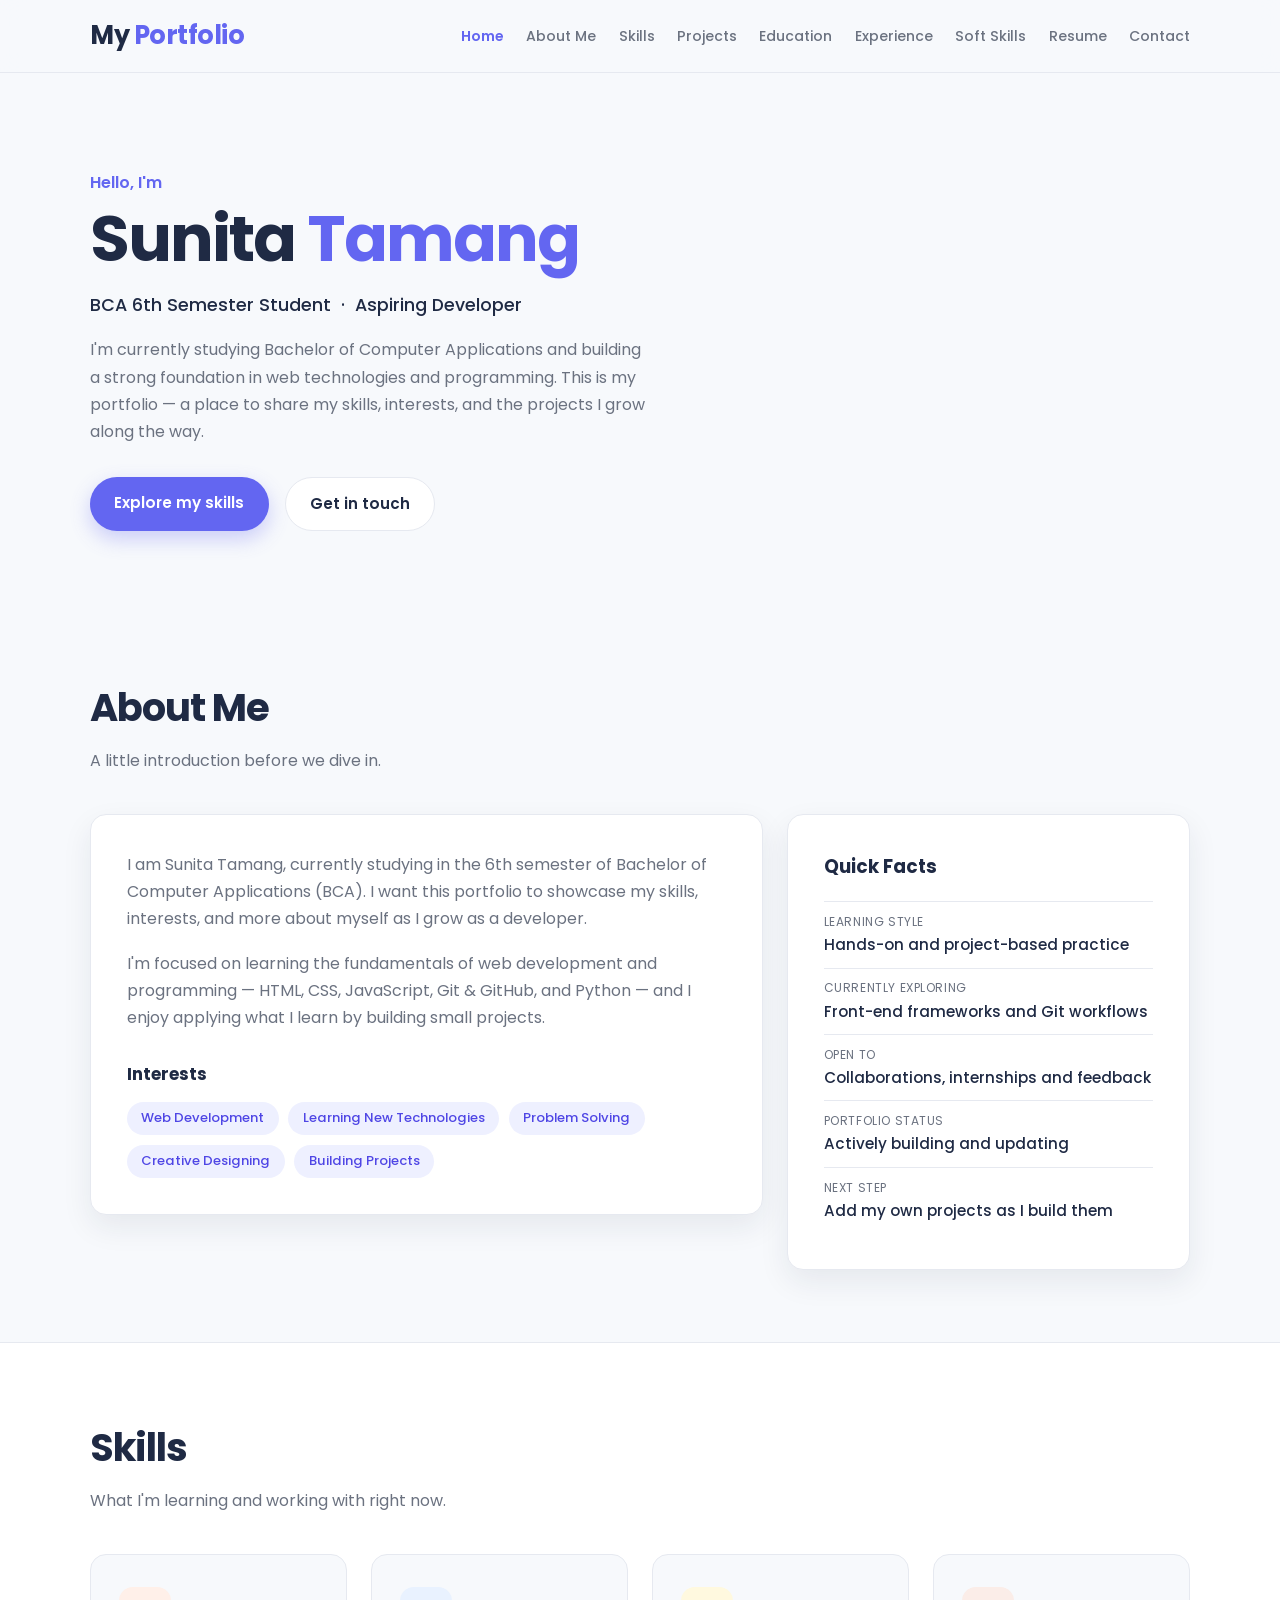
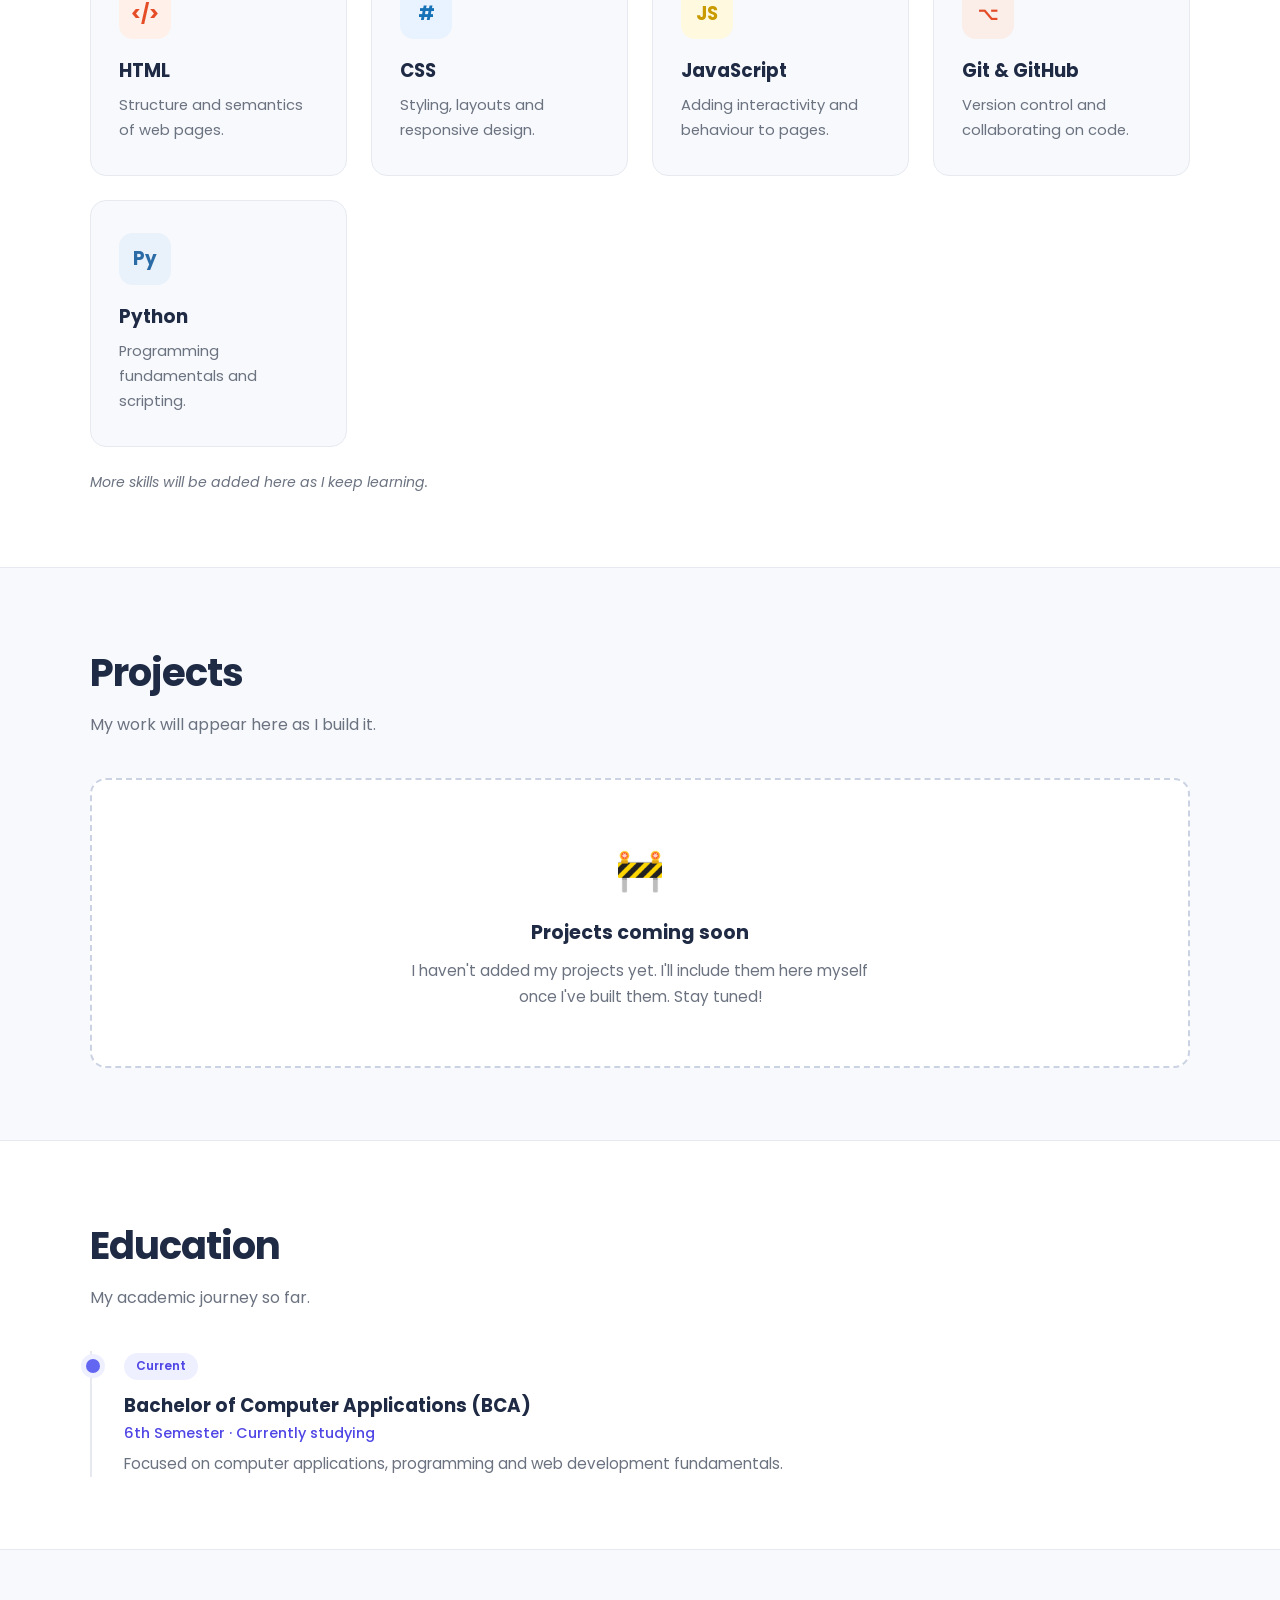
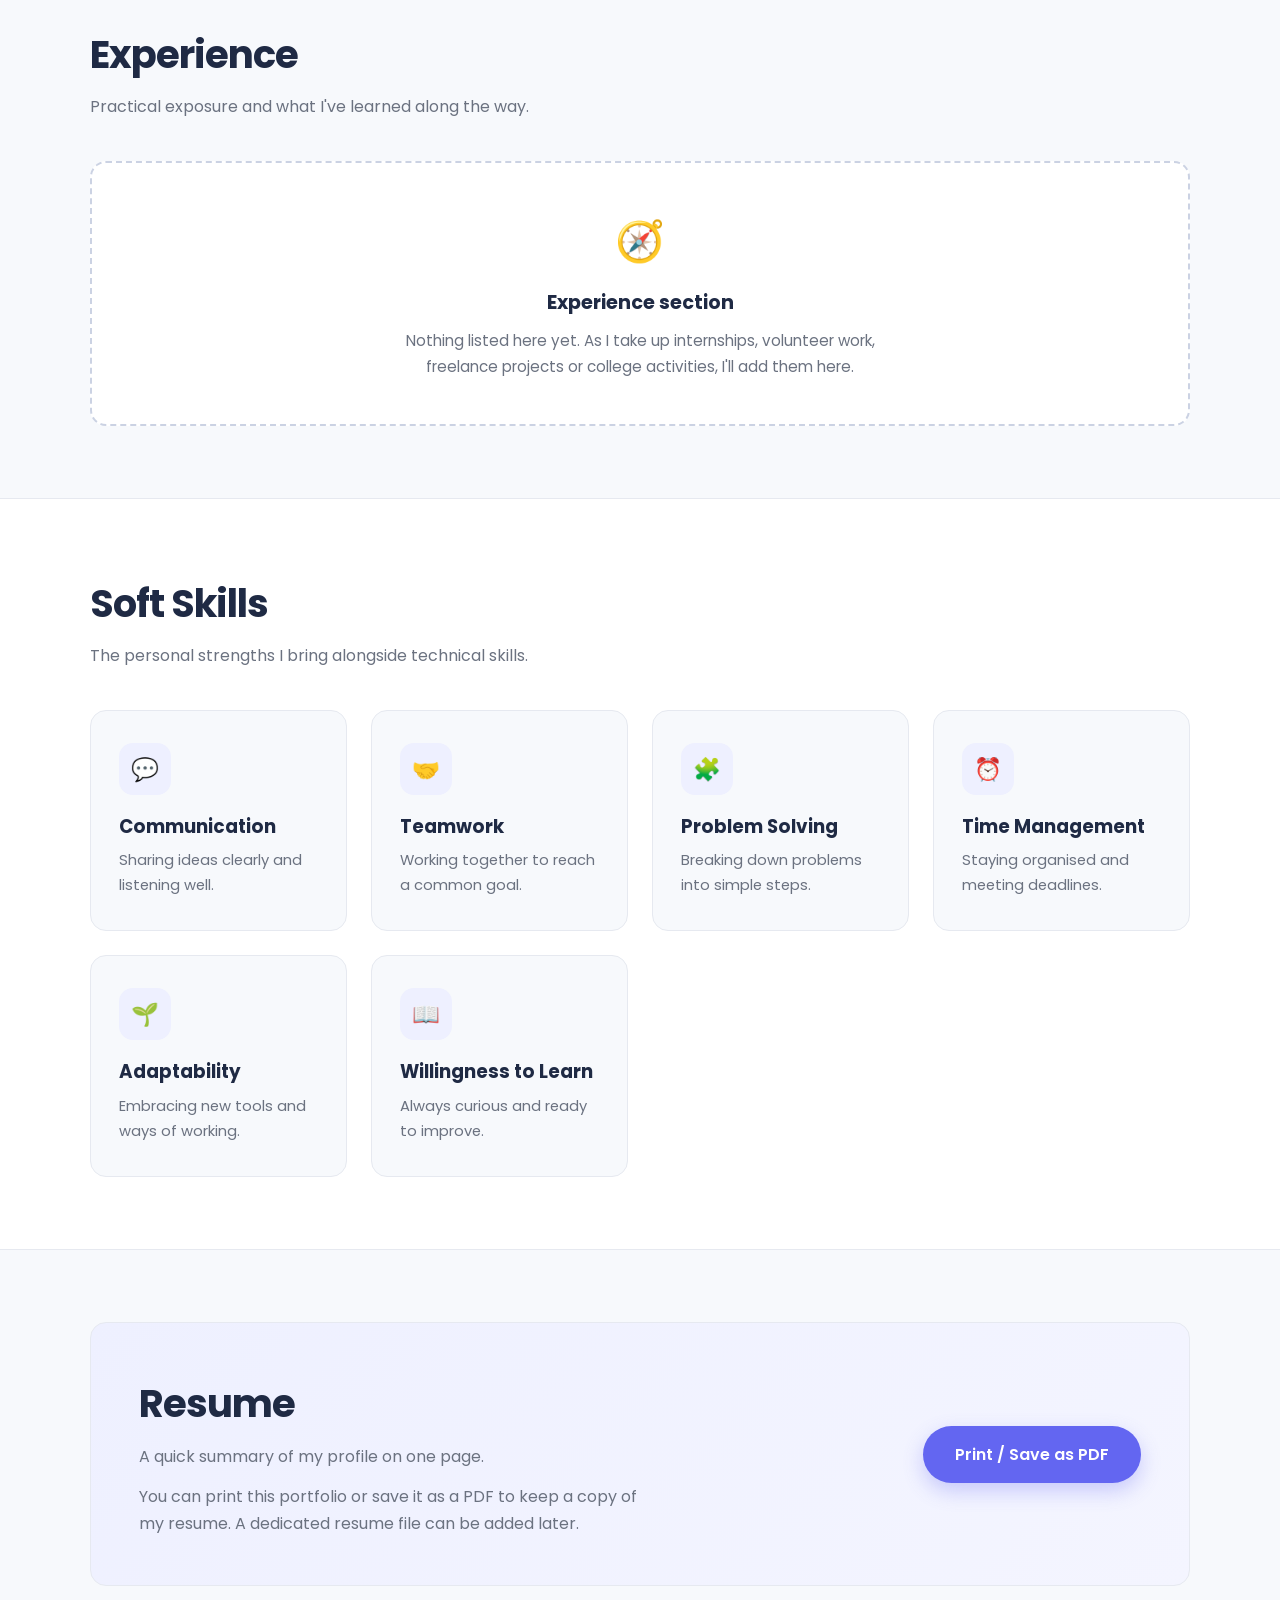
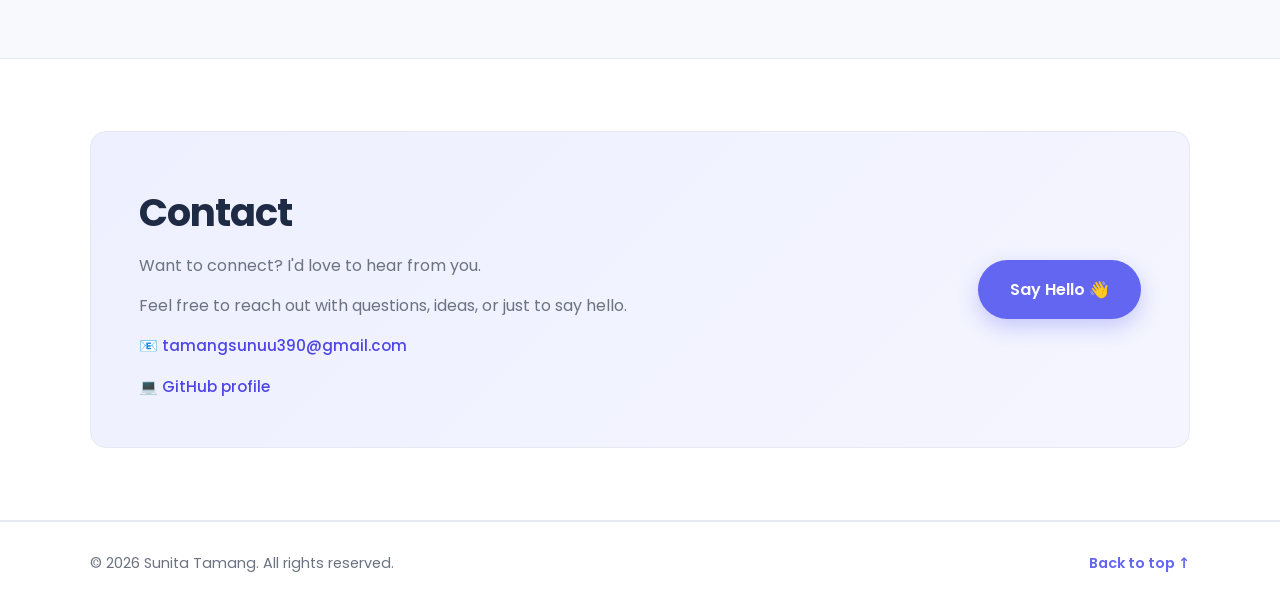
==== index.html @ 58fc7cf2 "My_Portfolio" ====
<!DOCTYPE html>
<html lang="en">
<head>
  <meta charset="UTF-8" />
  <meta name="viewport" content="width=device-width, initial-scale=1.0" />
  <meta name="description" content="Portfolio of Sunita Tamang, BCA 6th semester student — skills, projects, education and more." />
  <title>Sunita Tamang | My Portfolio</title>
  <link rel="preconnect" href="https://fonts.googleapis.com" />
  <link rel="preconnect" href="https://fonts.gstatic.com" crossorigin />
  <link href="https://fonts.googleapis.com/css2?family=Poppins:wght@400;500;600;700&display=swap" rel="stylesheet" />
  <link rel="stylesheet" href="styles.css" />
</head>
<body>
  <!-- Visible only when printing / saving as PDF -->
  <div class="print-header">
    <strong>Sunita Tamang</strong> — BCA, 6th Semester<br />
    tamangsunuu390@gmail.com
  </div>

  <!-- ============ HEADER / NAVIGATION ============ -->
  <header class="site-header">
    <nav class="nav container" aria-label="Main navigation">
      <a href="#home" class="logo">My <span>Portfolio</span></a>
      <button class="nav-toggle" aria-label="Toggle menu" aria-expanded="false">
        <span></span><span></span><span></span>
      </button>
      <ul class="nav-links" id="navLinks">
        <li><a href="#home">Home</a></li>
        <li><a href="#about">About Me</a></li>
        <li><a href="#skills">Skills</a></li>
        <li><a href="#projects">Projects</a></li>
        <li><a href="#education">Education</a></li>
        <li><a href="#experience">Experience</a></li>
        <li><a href="#soft-skills">Soft Skills</a></li>
        <li><a href="#resume">Resume</a></li>
        <li><a href="#contact">Contact</a></li>
      </ul>
    </nav>
  </header>

  <main>
    <!-- ============ HOME ============ -->
    <section class="hero container" id="home">
      <div class="hero-text">
        <p class="greeting">Hello, I'm</p>
        <h1>Sunita <span>Tamang</span></h1>
        <p class="tagline">BCA 6th Semester Student &nbsp;·&nbsp; Aspiring Developer</p>
        <p class="intro">
          I'm currently studying Bachelor of Computer Applications and building
          a strong foundation in web technologies and programming. This is my
          portfolio — a place to share my skills, interests, and the projects
          I grow along the way.
        </p>
        <div class="hero-actions">
          <a href="#skills" class="btn btn-primary">Explore my skills</a>
          <a href="#contact" class="btn btn-ghost">Get in touch</a>
        </div>
      </div>
    </section>

    <!-- ============ ABOUT ME ============ -->
    <section class="section" id="about">
      <div class="container">
        <h2 class="section-title">About Me</h2>
        <p class="section-subtitle">A little introduction before we dive in.</p>
        <div class="about-grid">
          <div class="about-card">
            <p>
              I am Sunita Tamang, currently studying in the 6th semester of
              Bachelor of Computer Applications (BCA). I want this portfolio to
              showcase my skills, interests, and more about myself as I grow as
              a developer.
            </p>
            <p>
              I'm focused on learning the fundamentals of web development and
              programming — HTML, CSS, JavaScript, Git &amp; GitHub, and Python —
              and I enjoy applying what I learn by building small projects.
            </p>
            <h3 class="mini-title">Interests</h3>
            <div class="chips">
              <span class="chip">Web Development</span>
              <span class="chip">Learning New Technologies</span>
              <span class="chip">Problem Solving</span>
              <span class="chip">Creative Designing</span>
              <span class="chip">Building Projects</span>
            </div>
          </div>
          <div class="info-card">
            <h3>Quick Facts</h3>
            <dl>
              <div><dt>Learning Style</dt><dd>Hands-on and project-based practice</dd></div>
              <div><dt>Currently Exploring</dt><dd>Front-end frameworks and Git workflows</dd></div>
              <div><dt>Open To</dt><dd>Collaborations, internships and feedback</dd></div>
              <div><dt>Portfolio Status</dt><dd>Actively building and updating</dd></div>
              <div><dt>Next Step</dt><dd>Add my own projects as I build them</dd></div>
            </dl>
          </div>
        </div>
      </div>
    </section>

    <!-- ============ SKILLS ============ -->
    <section class="section section-alt" id="skills">
      <div class="container">
        <h2 class="section-title">Skills</h2>
        <p class="section-subtitle">What I'm learning and working with right now.</p>
        <div class="card-grid skills-grid">
          <article class="card">
            <span class="card-icon icon-html">&lt;/&gt;</span>
            <h3>HTML</h3>
            <p>Structure and semantics of web pages.</p>
          </article>
          <article class="card">
            <span class="card-icon icon-css">#</span>
            <h3>CSS</h3>
            <p>Styling, layouts and responsive design.</p>
          </article>
          <article class="card">
            <span class="card-icon icon-js">JS</span>
            <h3>JavaScript</h3>
            <p>Adding interactivity and behaviour to pages.</p>
          </article>
          <article class="card">
            <span class="card-icon icon-git">⌥</span>
            <h3>Git &amp; GitHub</h3>
            <p>Version control and collaborating on code.</p>
          </article>
          <article class="card">
            <span class="card-icon icon-py">Py</span>
            <h3>Python</h3>
            <p>Programming fundamentals and scripting.</p>
          </article>
        </div>
        <p class="note">More skills will be added here as I keep learning.</p>
      </div>
    </section>

    <!-- ============ PROJECTS (INTENTIONALLY EMPTY) ============ -->
    <section class="section" id="projects">
      <div class="container">
        <h2 class="section-title">Projects</h2>
        <p class="section-subtitle">My work will appear here as I build it.</p>

        <div class="empty-state">
          <span class="empty-icon">🚧</span>
          <h3>Projects coming soon</h3>
          <p>
            I haven't added my projects yet. I'll include them here myself once
            I've built them. Stay tuned!
          </p>
        </div>

        <!--
          ================= HOW TO ADD A PROJECT =================
          Copy the block below inside the .projects-grid div, then remove
          the .empty-state block above when you have your first project.

          <div class="projects-grid">
            <article class="card project-card">
              <span class="card-icon">💻</span>
              <h3>Your Project Name</h3>
              <p>A short description of what the project does.</p>
              <p class="tech">HTML · CSS · JavaScript</p>
              <a href="https://github.com/your-username/your-repo" class="project-link" target="_blank" rel="noopener">View on GitHub →</a>
            </article>
          </div>
          ========================================================
        -->
        <div class="projects-grid"></div>
      </div>
    </section>

    <!-- ============ EDUCATION ============ -->
    <section class="section section-alt" id="education">
      <div class="container">
        <h2 class="section-title">Education</h2>
        <p class="section-subtitle">My academic journey so far.</p>
        <div class="timeline">
          <article class="timeline-item">
            <span class="timeline-dot"></span>
            <span class="timeline-badge">Current</span>
            <h3>Bachelor of Computer Applications (BCA)</h3>
            <p class="timeline-meta">6th Semester · Currently studying</p>
            <p>Focused on computer applications, programming and web development fundamentals.</p>
          </article>
          <!--
            To add another qualification, copy this block inside .timeline:
            <article class="timeline-item">
              <span class="timeline-dot"></span>
              <span class="timeline-badge">Year</span>
              <h3>Qualification Name</h3>
              <p class="timeline-meta">School / College · Year</p>
              <p>Short details about it.</p>
            </article>
          -->
        </div>
      </div>
    </section>

    <!-- ============ EXPERIENCE ============ -->
    <section class="section" id="experience">
      <div class="container">
        <h2 class="section-title">Experience</h2>
        <p class="section-subtitle">Practical exposure and what I've learned along the way.</p>
        <div class="empty-state empty-state-small">
          <span class="empty-icon">🧭</span>
          <h3>Experience section</h3>
          <p>
            Nothing listed here yet. As I take up internships, volunteer work,
            freelance projects or college activities, I'll add them here.
          </p>
        </div>
        <!--
          To add experience, replace the .empty-state block above with:
          <div class="timeline">
            <article class="timeline-item">
              <span class="timeline-dot"></span>
              <span class="timeline-badge">Year</span>
              <h3>Role / Title</h3>
              <p class="timeline-meta">Organisation · Duration</p>
              <p>What you did and what you learned.</p>
            </article>
          </div>
        -->
      </div>
    </section>

    <!-- ============ SOFT SKILLS ============ -->
    <section class="section section-alt" id="soft-skills">
      <div class="container">
        <h2 class="section-title">Soft Skills</h2>
        <p class="section-subtitle">The personal strengths I bring alongside technical skills.</p>
        <div class="card-grid soft-grid">
          <article class="card soft-card"><span class="card-icon">💬</span><h3>Communication</h3><p>Sharing ideas clearly and listening well.</p></article>
          <article class="card soft-card"><span class="card-icon">🤝</span><h3>Teamwork</h3><p>Working together to reach a common goal.</p></article>
          <article class="card soft-card"><span class="card-icon">🧩</span><h3>Problem Solving</h3><p>Breaking down problems into simple steps.</p></article>
          <article class="card soft-card"><span class="card-icon">⏰</span><h3>Time Management</h3><p>Staying organised and meeting deadlines.</p></article>
          <article class="card soft-card"><span class="card-icon">🌱</span><h3>Adaptability</h3><p>Embracing new tools and ways of working.</p></article>
          <article class="card soft-card"><span class="card-icon">📖</span><h3>Willingness to Learn</h3><p>Always curious and ready to improve.</p></article>
        </div>
       
      </div>
    </section>

    <!-- ============ RESUME ============ -->
    <section class="section" id="resume">
      <div class="container resume-wrap">
        <div>
          <h2 class="section-title">Resume</h2>
          <p class="section-subtitle">A quick summary of my profile on one page.</p>
          <p class="contact-text">
            You can print this portfolio or save it as a PDF to keep a copy of
            my resume. A dedicated resume file can be added later.
          </p>
        </div>
        <button class="btn btn-primary btn-lg" id="printResume">Print / Save as PDF</button>
        <!--
          When you have a real PDF, replace the button above with:
          <a class="btn btn-primary btn-lg" href="resume.pdf" target="_blank" rel="noopener">Download Resume</a>
        -->
      </div>
    </section>

    <!-- ============ CONTACT ============ -->
    <section class="section section-alt" id="contact">
      <div class="container contact-wrap">
        <div>
          <h2 class="section-title">Contact</h2>
          <p class="section-subtitle">Want to connect? I'd love to hear from you.</p>
          <p class="contact-text">
            Feel free to reach out with questions, ideas, or just to say hello.
          </p>
          <p class="contact-detail">📧 <a href="mailto:tamangsunuu390@gmail.com">tamangsunuu390@gmail.com</a></p>
          <p class="contact-detail">💻 <a href="https://github.com/sunutamang390-maker" target="_blank" rel="noopener">GitHub profile</a></p>
        </div>
        <a class="btn btn-primary btn-lg" href="mailto:tamangsunuu390@gmail.com">Say Hello 👋</a>
      </div>
    </section>
  </main>

  <!-- ============ FOOTER ============ -->
  <footer class="site-footer">
    <div class="container footer-inner">
      <p>&copy; <span id="year"></span> Sunita Tamang. All rights reserved.</p>
      <a href="#home" class="back-to-top">Back to top ↑</a>
    </div>
  </footer>

  <script src="script.js"></script>
</body>
</html>
---- styles.css ----
/* ===================================================
   Sunita Tamang — Portfolio Styles
   Modern, clean, light theme
   =================================================== */

/* ---------- Design tokens ---------- */
:root {
  --bg: #f7f9fc;
  --surface: #ffffff;
  --text: #1f2a44;
  --muted: #6b7280;
  --accent: #6366f1;
  --accent-dark: #4f46e5;
  --accent-soft: #eef0ff;
  --border: #e6e9f0;
  --shadow: 0 12px 30px rgba(31, 42, 68, 0.08);
  --radius: 16px;
}

* {
  margin: 0;
  padding: 0;
  box-sizing: border-box;
}

html {
  scroll-behavior: smooth;
}

body {
  font-family: "Poppins", system-ui, -apple-system, sans-serif;
  background: var(--bg);
  color: var(--text);
  line-height: 1.7;
  -webkit-font-smoothing: antialiased;
}

a {
  text-decoration: none;
  color: inherit;
}

.container {
  width: min(1100px, 90%);
  margin-inline: auto;
}

section[id] {
  scroll-margin-top: 80px;
}

.print-header {
  display: none;
}

/* ---------- Header / Navigation ---------- */
.site-header {
  position: sticky;
  top: 0;
  z-index: 50;
  background: rgba(247, 249, 252, 0.9);
  backdrop-filter: blur(12px);
  border-bottom: 1px solid var(--border);
}

.nav {
  display: flex;
  align-items: center;
  justify-content: space-between;
  gap: 1rem;
  min-height: 72px;
}

.logo {
  font-size: 1.6rem;
  font-weight: 700;
  letter-spacing: -0.5px;
  flex-shrink: 0;
}

.logo span {
  color: var(--accent);
}

.nav-links {
  display: flex;
  align-items: center;
  gap: 1.4rem;
  list-style: none;
}

.nav-links a {
  font-size: 0.88rem;
  font-weight: 500;
  color: var(--muted);
  transition: color 0.2s ease;
  white-space: nowrap;
}

.nav-links a:hover,
.nav-links a.active {
  color: var(--accent);
}

.nav-links a.active {
  font-weight: 600;
}

.nav-toggle {
  display: none;
  flex-direction: column;
  gap: 5px;
  background: none;
  border: none;
  cursor: pointer;
  padding: 8px;
}

.nav-toggle span {
  width: 24px;
  height: 2px;
  background: var(--text);
  border-radius: 2px;
}

/* ---------- Buttons ---------- */
.btn {
  display: inline-block;
  padding: 0.85em 1.6em;
  border-radius: 999px;
  font-size: 0.95rem;
  font-weight: 600;
  font-family: inherit;
  border: none;
  cursor: pointer;
  transition: transform 0.2s ease, background 0.2s ease, border-color 0.2s ease;
}

.btn:hover {
  transform: translateY(-2px);
}

.btn-primary {
  background: var(--accent);
  color: #fff;
  box-shadow: 0 8px 20px rgba(99, 102, 241, 0.3);
}

.btn-primary:hover {
  background: var(--accent-dark);
}

.btn-ghost {
  background: var(--surface);
  color: var(--text);
  border: 1px solid var(--border);
}

.btn-ghost:hover {
  border-color: var(--accent);
  color: var(--accent);
}

.btn-lg {
  font-size: 1rem;
  padding: 1em 2em;
  white-space: nowrap;
}

/* ---------- Hero / Home ---------- */
.hero {
  padding-block: 6rem 4.5rem;
}

.greeting {
  font-weight: 600;
  color: var(--accent);
  margin-bottom: 0.5rem;
}

.hero h1 {
  font-size: clamp(2.5rem, 6vw, 4rem);
  line-height: 1.1;
  letter-spacing: -2px;
  font-weight: 700;
}

.hero h1 span {
  color: var(--accent);
}

.tagline {
  margin-top: 1rem;
  font-size: 1.1rem;
  font-weight: 500;
}

.intro {
  margin-top: 1rem;
  max-width: 560px;
  color: var(--muted);
}

.hero-actions {
  display: flex;
  flex-wrap: wrap;
  gap: 1rem;
  margin-top: 2rem;
}

/* ---------- Generic sections ---------- */
.section {
  padding-block: 4.5rem;
}

.section-alt {
  background: var(--surface);
  border-block: 1px solid var(--border);
}

.section-title {
  font-size: clamp(1.8rem, 4vw, 2.4rem);
  font-weight: 700;
  letter-spacing: -1px;
}

.section-subtitle {
  color: var(--muted);
  margin-top: 0.4rem;
  margin-bottom: 2.5rem;
}

.note {
  margin-top: 1.5rem;
  font-size: 0.88rem;
  color: var(--muted);
  font-style: italic;
}

/* ---------- About ---------- */
.about-grid {
  display: grid;
  grid-template-columns: 1.25fr 0.75fr;
  gap: 1.5rem;
  align-items: start;
}

.about-card,
.info-card {
  background: var(--surface);
  border: 1px solid var(--border);
  border-radius: var(--radius);
  padding: 2.25rem;
  box-shadow: var(--shadow);
}

.about-card p + p {
  margin-top: 1.1rem;
}

.about-card p {
  color: var(--muted);
}

.mini-title {
  margin-top: 1.8rem;
  font-size: 1.05rem;
  margin-bottom: 0.8rem;
}

.chips {
  display: flex;
  flex-wrap: wrap;
  gap: 0.6rem;
}

.chip {
  background: var(--accent-soft);
  color: var(--accent-dark);
  padding: 0.35rem 0.9rem;
  border-radius: 999px;
  font-size: 0.82rem;
  font-weight: 500;
}

.info-card h3 {
  font-size: 1.15rem;
  margin-bottom: 1.2rem;
}

.info-card dl div {
  display: flex;
  flex-direction: column;
  padding-block: 0.6rem;
  border-top: 1px solid var(--border);
}

.info-card dt {
  font-size: 0.75rem;
  text-transform: uppercase;
  letter-spacing: 0.6px;
  color: var(--muted);
}

.info-card dd {
  font-size: 0.95rem;
  font-weight: 500;
}

/* ---------- Cards / Skills / Soft skills ---------- */
.card-grid {
  display: grid;
  grid-template-columns: repeat(auto-fit, minmax(220px, 1fr));
  gap: 1.5rem;
}

.card {
  background: var(--bg);
  border: 1px solid var(--border);
  border-radius: var(--radius);
  padding: 2rem 1.75rem;
  transition: transform 0.25s ease, box-shadow 0.25s ease;
}

.card:hover {
  transform: translateY(-6px);
  box-shadow: var(--shadow);
}

.card-icon {
  display: inline-grid;
  place-items: center;
  width: 52px;
  height: 52px;
  font-size: 1.15rem;
  font-weight: 700;
  background: var(--accent-soft);
  color: var(--accent-dark);
  border-radius: 14px;
  margin-bottom: 1rem;
}

.icon-html { background: #fff0e9; color: #e44d26; }
.icon-css  { background: #e9f2ff; color: #1572b6; }
.icon-js   { background: #fff9df; color: #c99b00; }
.icon-git  { background: #fbede8; color: #e34c26; }
.icon-py   { background: #e9f1fb; color: #2b6ba6; }

.card h3 {
  font-size: 1.15rem;
  margin-bottom: 0.4rem;
}

.card p {
  font-size: 0.92rem;
  color: var(--muted);
}

.soft-grid {
  grid-template-columns: repeat(auto-fit, minmax(230px, 1fr));
}

.soft-card .card-icon {
  font-size: 1.4rem;
}

/* ---------- Empty states (Projects / Experience) ---------- */
.empty-state {
  border: 2px dashed #cbd2e3;
  border-radius: var(--radius);
  background: var(--surface);
  padding: 3.5rem 2rem;
  text-align: center;
}

.empty-state-small {
  padding: 2.75rem 2rem;
}

.empty-icon {
  display: block;
  font-size: 2.5rem;
  margin-bottom: 0.8rem;
}

.empty-state h3 {
  font-size: 1.2rem;
  margin-bottom: 0.5rem;
}

.empty-state p {
  color: var(--muted);
  max-width: 480px;
  margin-inline: auto;
  font-size: 0.95rem;
}

.projects-grid {
  display: grid;
  grid-template-columns: repeat(auto-fit, minmax(260px, 1fr));
  gap: 1.5rem;
}

.project-card .tech {
  font-size: 0.8rem;
  color: var(--accent-dark);
  margin-top: 0.8rem;
}

.project-link {
  display: inline-block;
  margin-top: 0.8rem;
  font-size: 0.9rem;
  font-weight: 600;
  color: var(--accent);
}

.project-link:hover {
  text-decoration: underline;
}

/* ---------- Timeline (Education / Experience) ---------- */
.timeline {
  border-left: 2px solid var(--border);
  padding-left: 2rem;
  max-width: 760px;
}

.timeline-item {
  position: relative;
  padding-bottom: 2rem;
}

.timeline-item:last-child {
  padding-bottom: 0;
}

.timeline-dot {
  position: absolute;
  left: -2.4rem;
  top: 0.45rem;
  width: 14px;
  height: 14px;
  border-radius: 50%;
  background: var(--accent);
  box-shadow: 0 0 0 5px var(--accent-soft);
}

.timeline-badge {
  display: inline-block;
  background: var(--accent-soft);
  color: var(--accent-dark);
  font-size: 0.75rem;
  font-weight: 600;
  padding: 0.2rem 0.75rem;
  border-radius: 999px;
  margin-bottom: 0.6rem;
}

.timeline-item h3 {
  font-size: 1.15rem;
}

.timeline-meta {
  font-size: 0.9rem;
  font-weight: 500;
  color: var(--accent-dark);
  margin-bottom: 0.35rem;
}

.timeline-item p:last-child {
  color: var(--muted);
  font-size: 0.95rem;
}

/* ---------- Resume / Contact ---------- */
.resume-wrap,
.contact-wrap {
  display: flex;
  align-items: center;
  justify-content: space-between;
  gap: 2rem;
  flex-wrap: wrap;
  background: linear-gradient(135deg, var(--accent-soft), #f4f5ff);
  border: 1px solid var(--border);
  border-radius: var(--radius);
  padding: 3rem;
}

.resume-wrap .section-subtitle,
.contact-wrap .section-subtitle {
  margin-bottom: 0.8rem;
}

.contact-text {
  color: var(--muted);
  max-width: 520px;
}

.contact-detail {
  margin-top: 0.9rem;
  font-size: 0.95rem;
}

.contact-detail a {
  color: var(--accent-dark);
  font-weight: 500;
}

.contact-detail a:hover {
  text-decoration: underline;
}

/* ---------- Footer ---------- */
.site-footer {
  border-top: 1px solid var(--border);
  padding-block: 1.8rem;
  background: var(--surface);
}

.footer-inner {
  display: flex;
  justify-content: space-between;
  align-items: center;
  flex-wrap: wrap;
  gap: 1rem;
  font-size: 0.9rem;
  color: var(--muted);
}

.back-to-top {
  color: var(--accent);
  font-weight: 600;
}

/* ---------- Responsive ---------- */
@media (max-width: 980px) {
  .nav-toggle {
    display: flex;
  }

  .nav-links {
    position: absolute;
    top: 72px;
    left: 0;
    right: 0;
    flex-direction: column;
    align-items: stretch;
    gap: 0;
    background: var(--surface);
    border-bottom: 1px solid var(--border);
    box-shadow: var(--shadow);
    max-height: 0;
    overflow: hidden;
    transition: max-height 0.3s ease;
  }

  .nav-links.open {
    max-height: 520px;
  }

  .nav-links li {
    padding: 0.75rem 5%;
    border-top: 1px solid var(--border);
  }

  .about-grid {
    grid-template-columns: 1fr;
  }
}

@media (max-width: 820px) {
  .hero {
    text-align: center;
    padding-block: 4rem 3rem;
  }

  .intro {
    margin-inline: auto;
  }

  .hero-actions {
    justify-content: center;
  }
}

@media (max-width: 640px) {
  .section {
    padding-block: 3.5rem;
  }

  .about-card,
  .info-card,
  .resume-wrap,
  .contact-wrap {
    padding: 1.75rem;
  }

  .timeline {
    padding-left: 1.5rem;
  }

  .timeline-dot {
    left: -1.9rem;
  }

  .empty-state {
    padding: 2.5rem 1.25rem;
  }
}

/* ---------- Print / Save as PDF ---------- */
@media print {
  body {
    background: #fff;
    color: #000;
    font-size: 11pt;
  }

  .print-header {
    display: block;
    padding-bottom: 1rem;
    margin-bottom: 1.5rem;
    border-bottom: 2px solid #333;
    font-size: 12pt;
  }

  .site-header,
  .nav-toggle,
  .hero-actions,
  .btn,
  .empty-state,
  .note,
  .site-footer,
  .back-to-top {
    display: none !important;
  }

  .container {
    width: 100%;
  }

  .hero {
    padding: 0 0 1rem;
  }

  .section,
  .section-alt {
    padding: 1rem 0;
    background: #fff;
    border: none;
    break-inside: avoid;
  }

  .section-subtitle {
    margin-bottom: 0.75rem;
  }

  .card,
  .about-card,
  .info-card,
  .resume-wrap,
  .contact-wrap {
    box-shadow: none;
    background: #fff;
    break-inside: avoid;
  }

  .card-grid,
  .about-grid,
  .soft-grid {
    gap: 0.75rem;
  }

  a {
    text-decoration: none;
  }
}
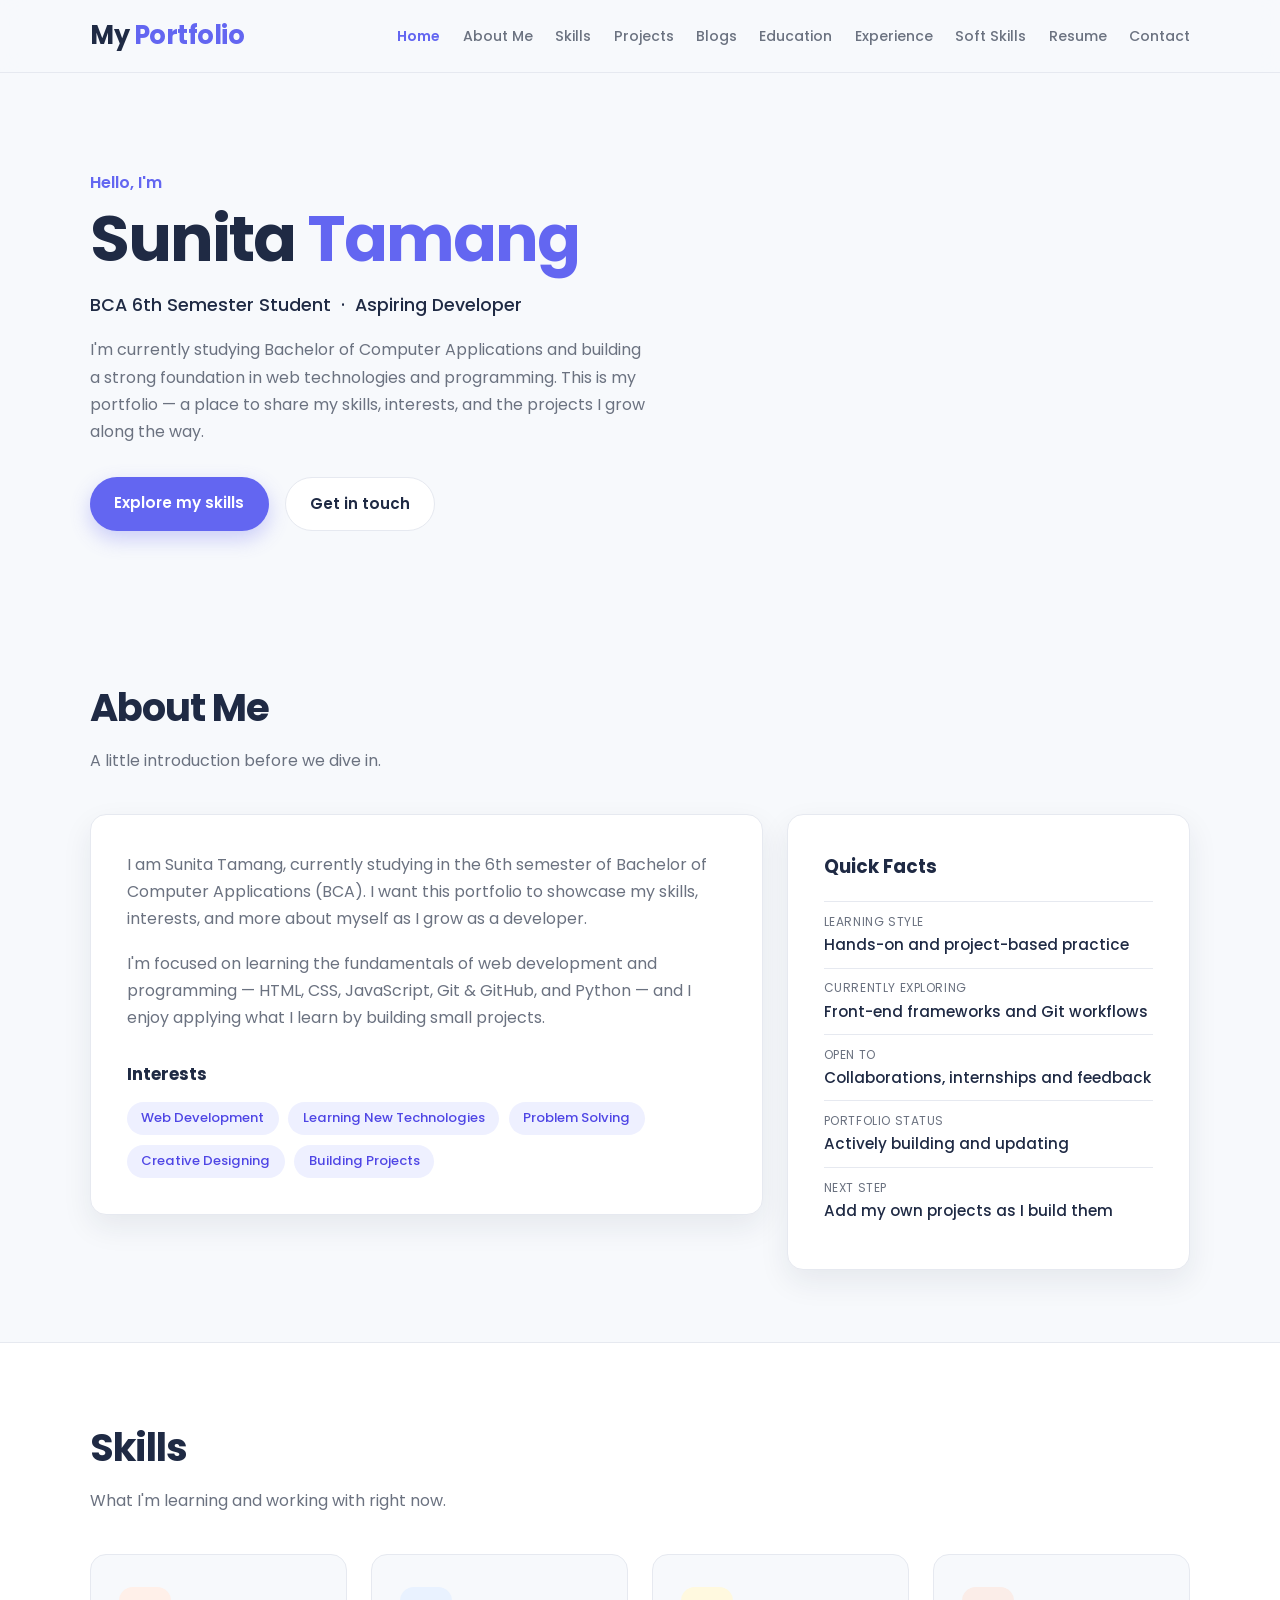
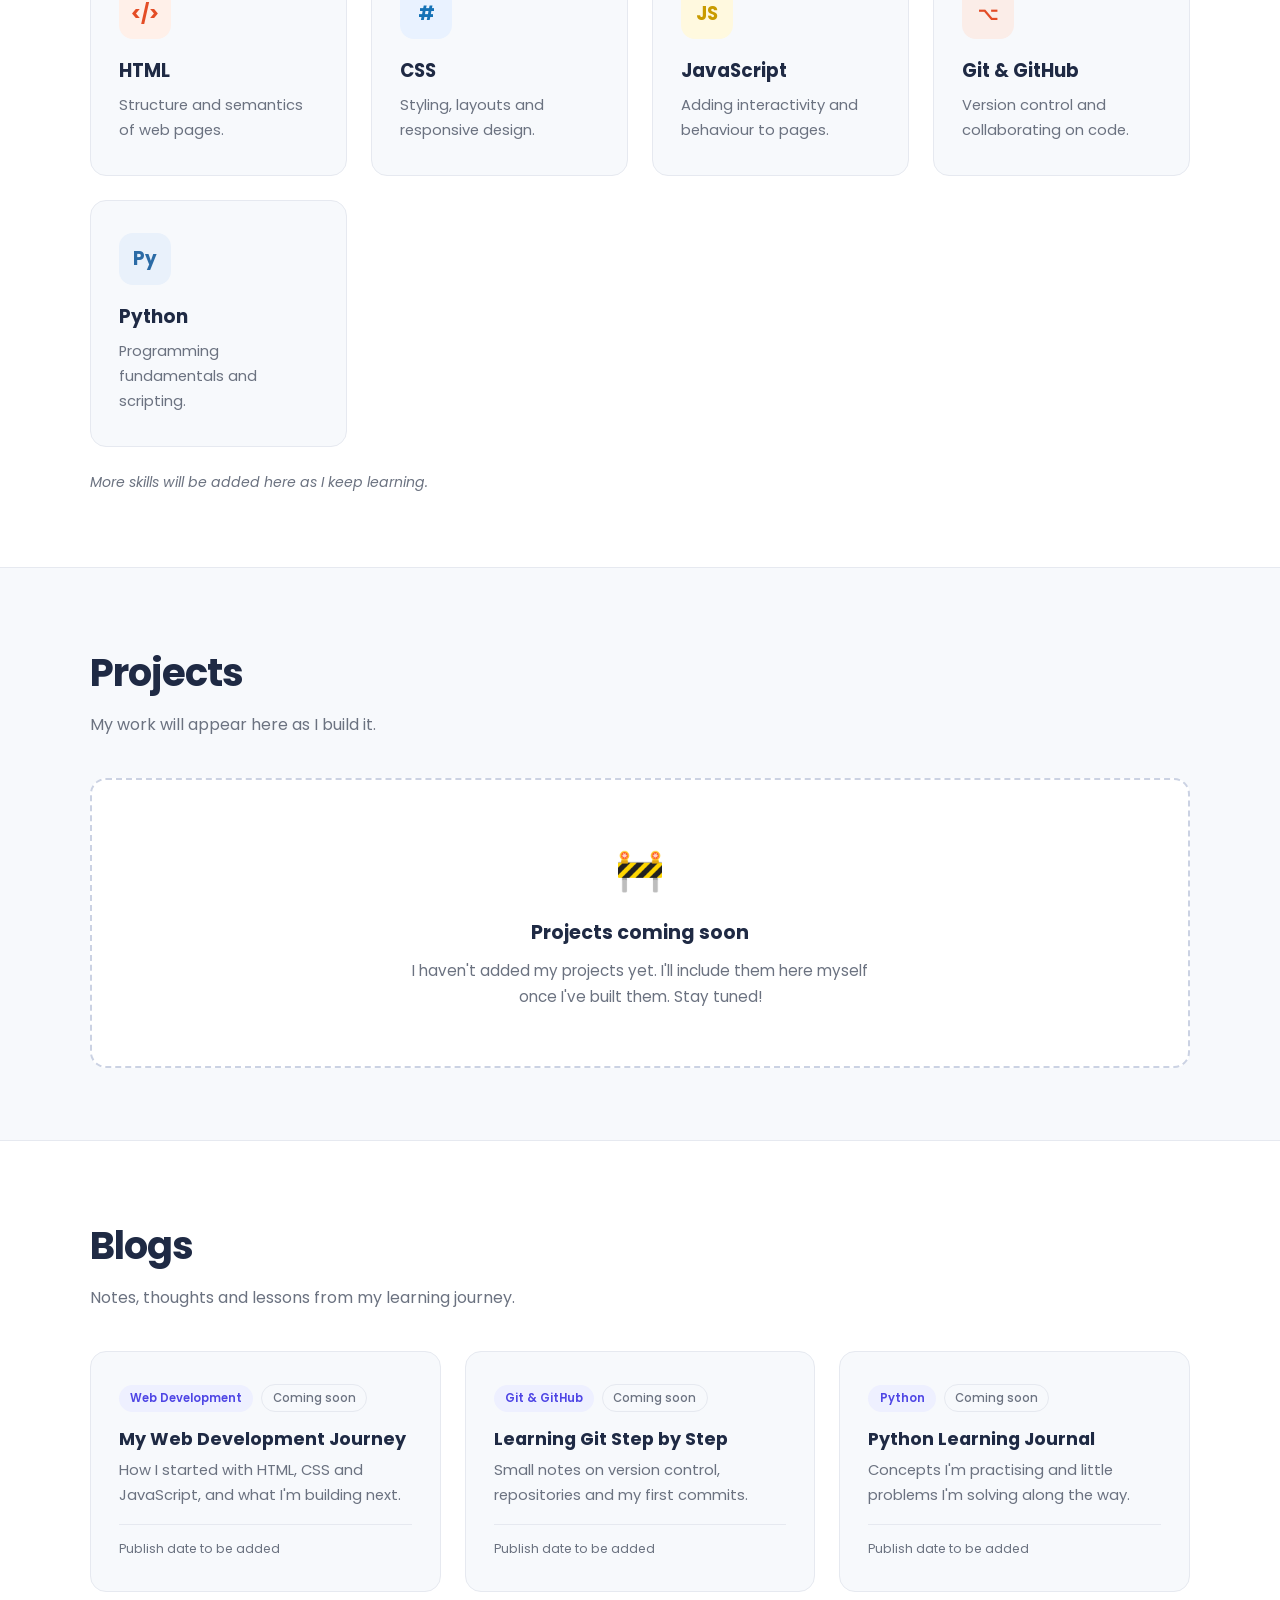
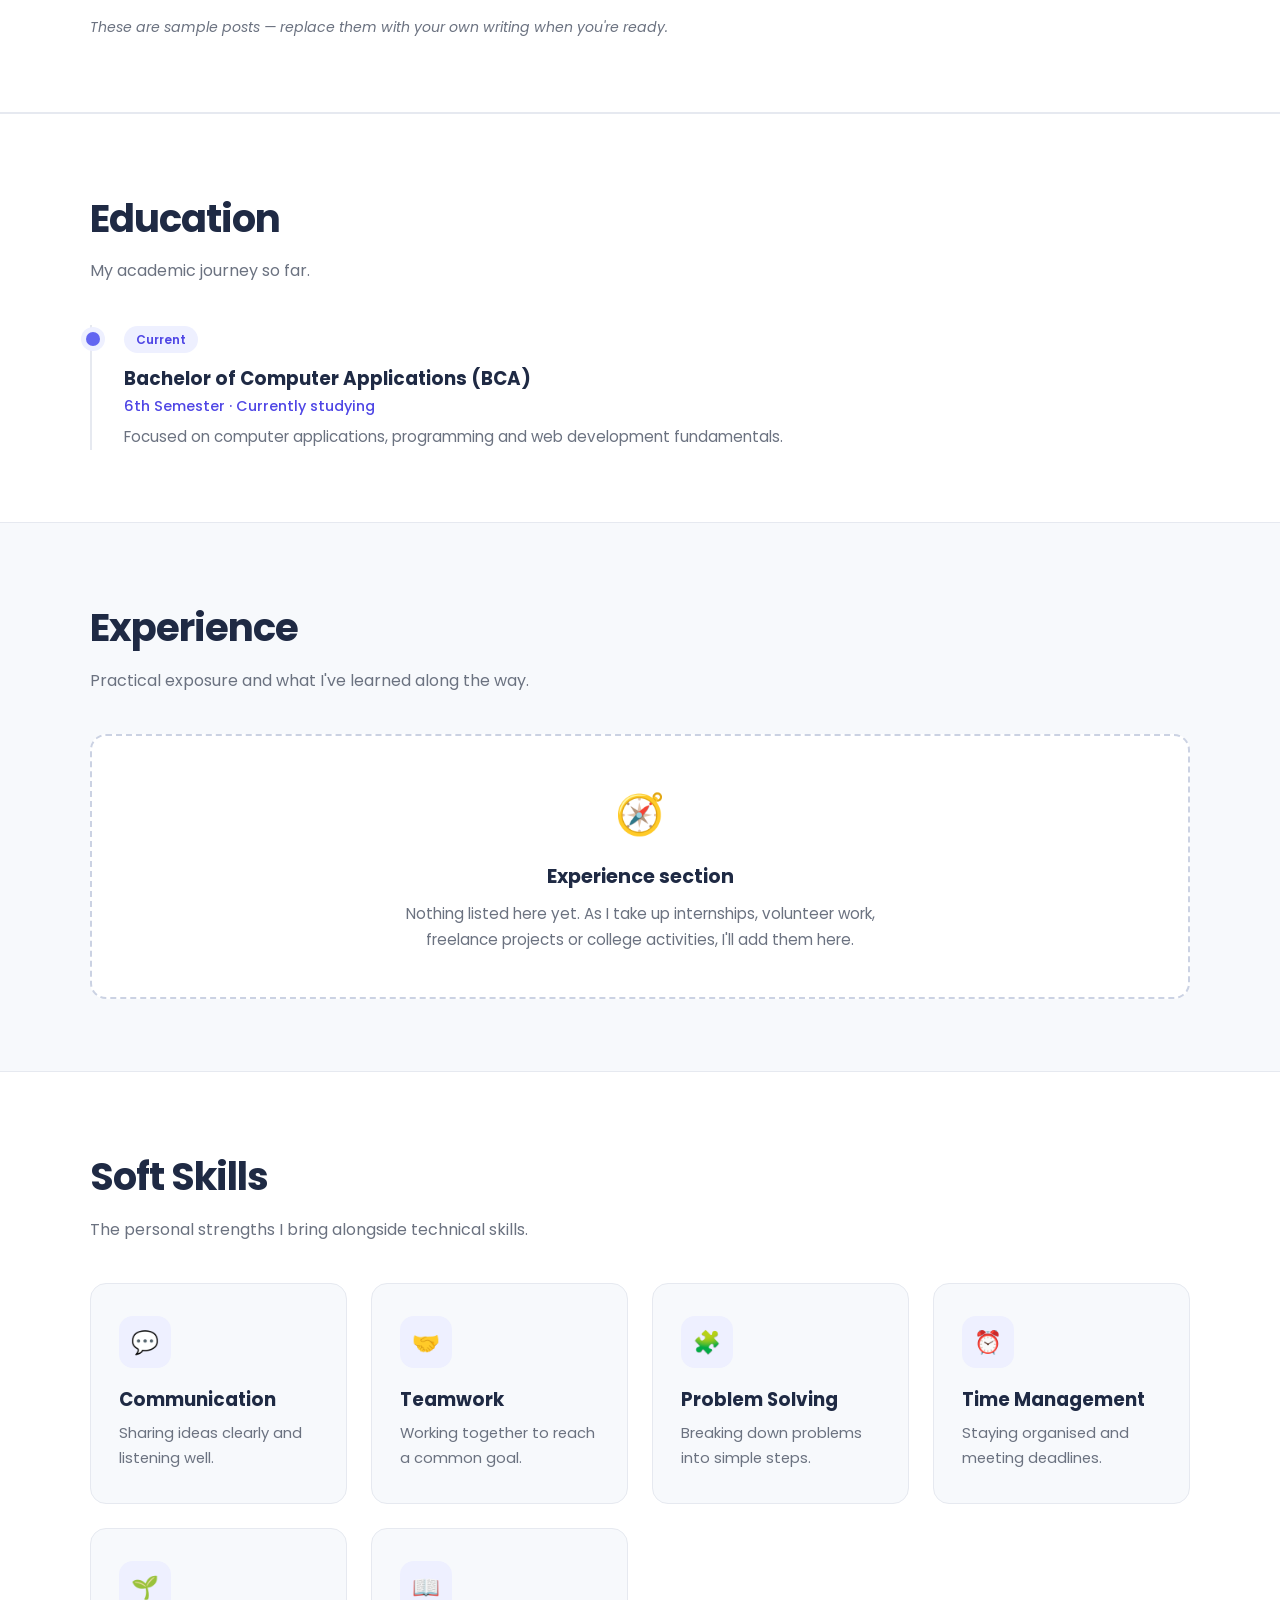
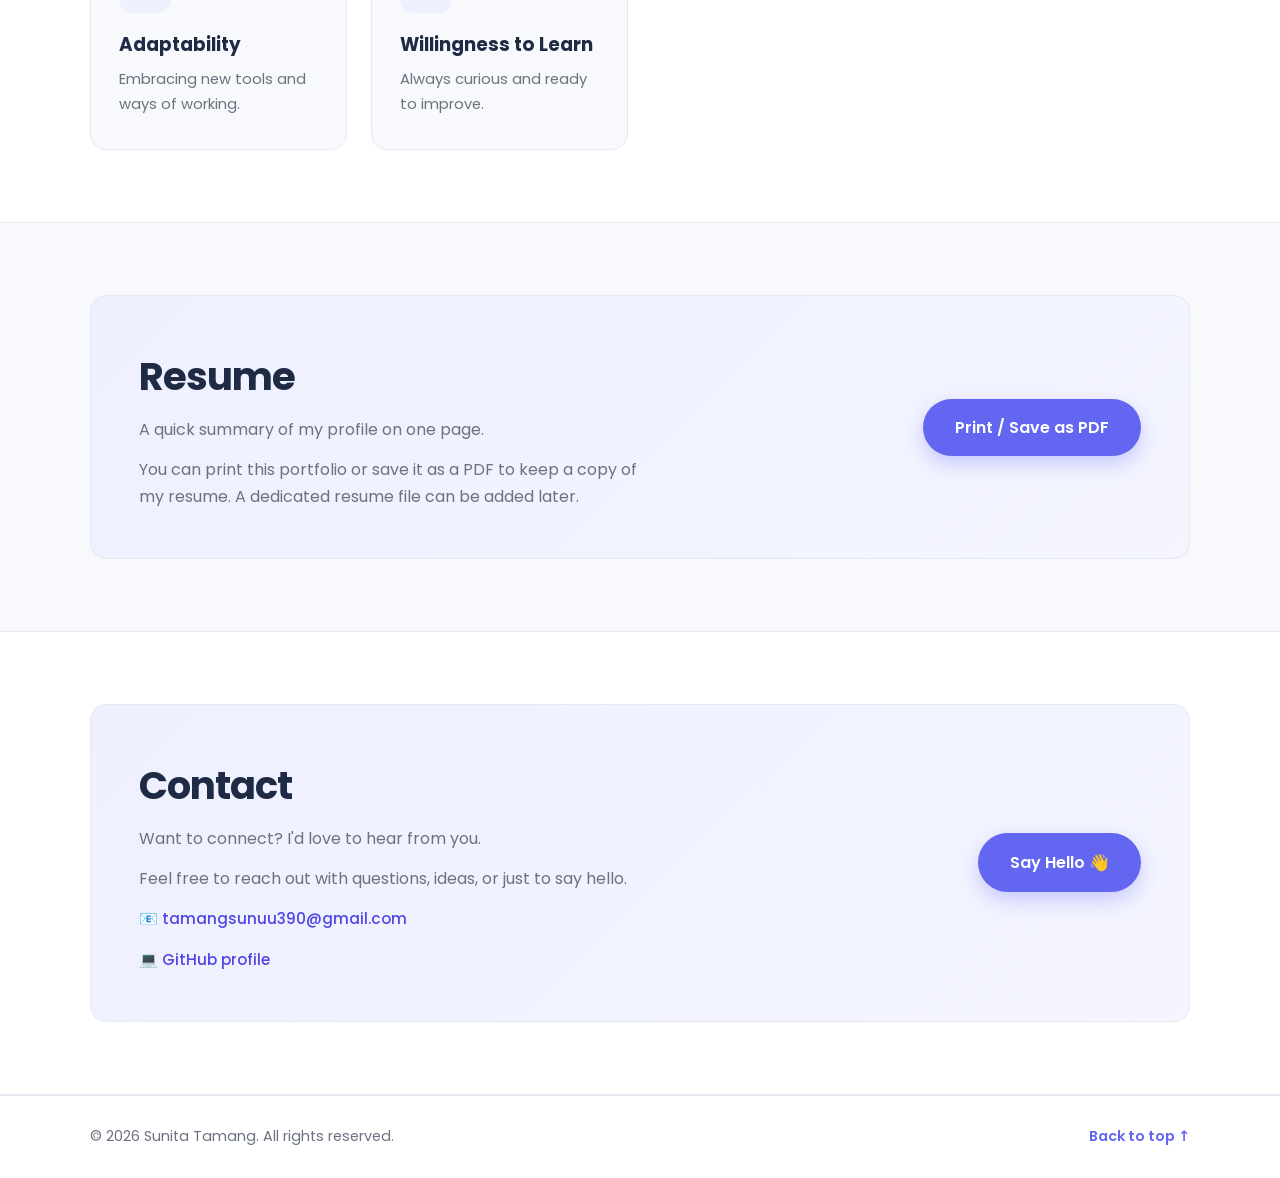
==== commit a625d7ba: "My_Portfolio" ====
--- a/index.html
+++ b/index.html
@@ -29,6 +29,7 @@
         <li><a href="#about">About Me</a></li>
         <li><a href="#skills">Skills</a></li>
         <li><a href="#projects">Projects</a></li>
+        <li><a href="#blogs">Blogs</a></li>
         <li><a href="#education">Education</a></li>
         <li><a href="#experience">Experience</a></li>
         <li><a href="#soft-skills">Soft Skills</a></li>
@@ -170,6 +171,64 @@
       </div>
     </section>
 
+    <!-- ============ BLOGS ============ -->
+    <section class="section section-alt" id="blogs">
+      <div class="container">
+        <h2 class="section-title">Blogs</h2>
+        <p class="section-subtitle">Notes, thoughts and lessons from my learning journey.</p>
+
+        <div class="blog-grid">
+          <article class="card blog-card">
+            <div class="blog-meta">
+              <span class="blog-tag">Web Development</span>
+              <span class="blog-status">Coming soon</span>
+            </div>
+            <h3>My Web Development Journey</h3>
+            <p>How I started with HTML, CSS and JavaScript, and what I'm building next.</p>
+            <span class="blog-date">Publish date to be added</span>
+          </article>
+          <article class="card blog-card">
+            <div class="blog-meta">
+              <span class="blog-tag">Git &amp; GitHub</span>
+              <span class="blog-status">Coming soon</span>
+            </div>
+            <h3>Learning Git Step by Step</h3>
+            <p>Small notes on version control, repositories and my first commits.</p>
+            <span class="blog-date">Publish date to be added</span>
+          </article>
+          <article class="card blog-card">
+            <div class="blog-meta">
+              <span class="blog-tag">Python</span>
+              <span class="blog-status">Coming soon</span>
+            </div>
+            <h3>Python Learning Journal</h3>
+            <p>Concepts I'm practising and little problems I'm solving along the way.</p>
+            <span class="blog-date">Publish date to be added</span>
+          </article>
+        </div>
+
+        <!--
+          ================= HOW TO ADD A BLOG POST =================
+          Replace a sample card above with this block, or copy it to add more:
+
+          <article class="card blog-card">
+            <div class="blog-meta">
+              <span class="blog-tag">Category</span>
+              <span class="blog-status">Published</span>
+            </div>
+            <h3><a href="blogs/your-post.html">Your Post Title</a></h3>
+            <p>A short summary of what the post is about.</p>
+            <span class="blog-date">26 Nov 2026</span>
+          </article>
+
+          Tip: create a "blogs" folder next to index.html and put your post
+          pages (your-post.html) inside it.
+          ===========================================================
+        -->
+        <p class="note">These are sample posts — replace them with your own writing when you're ready.</p>
+      </div>
+    </section>
+
     <!-- ============ EDUCATION ============ -->
     <section class="section section-alt" id="education">
       <div class="container">
--- a/styles.css
+++ b/styles.css
@@ -417,6 +417,66 @@
 
 .project-link:hover {
   text-decoration: underline;
+}
+
+/* ---------- Blogs ---------- */
+.blog-grid {
+  display: grid;
+  grid-template-columns: repeat(auto-fit, minmax(260px, 1fr));
+  gap: 1.5rem;
+}
+
+.blog-card {
+  display: flex;
+  flex-direction: column;
+}
+
+.blog-meta {
+  display: flex;
+  align-items: center;
+  flex-wrap: wrap;
+  gap: 0.5rem;
+  margin-bottom: 0.9rem;
+}
+
+.blog-tag {
+  background: var(--accent-soft);
+  color: var(--accent-dark);
+  font-size: 0.72rem;
+  font-weight: 600;
+  padding: 0.25rem 0.7rem;
+  border-radius: 999px;
+}
+
+.blog-status {
+  font-size: 0.72rem;
+  font-weight: 500;
+  color: var(--muted);
+  border: 1px solid var(--border);
+  padding: 0.2rem 0.65rem;
+  border-radius: 999px;
+}
+
+.blog-card h3 {
+  font-size: 1.1rem;
+  line-height: 1.4;
+}
+
+.blog-card h3 a:hover {
+  color: var(--accent);
+}
+
+.blog-card p {
+  flex: 1;
+}
+
+.blog-date {
+  display: block;
+  margin-top: 1rem;
+  padding-top: 0.8rem;
+  border-top: 1px solid var(--border);
+  font-size: 0.78rem;
+  color: var(--muted);
 }
 
 /* ---------- Timeline (Education / Experience) ---------- */
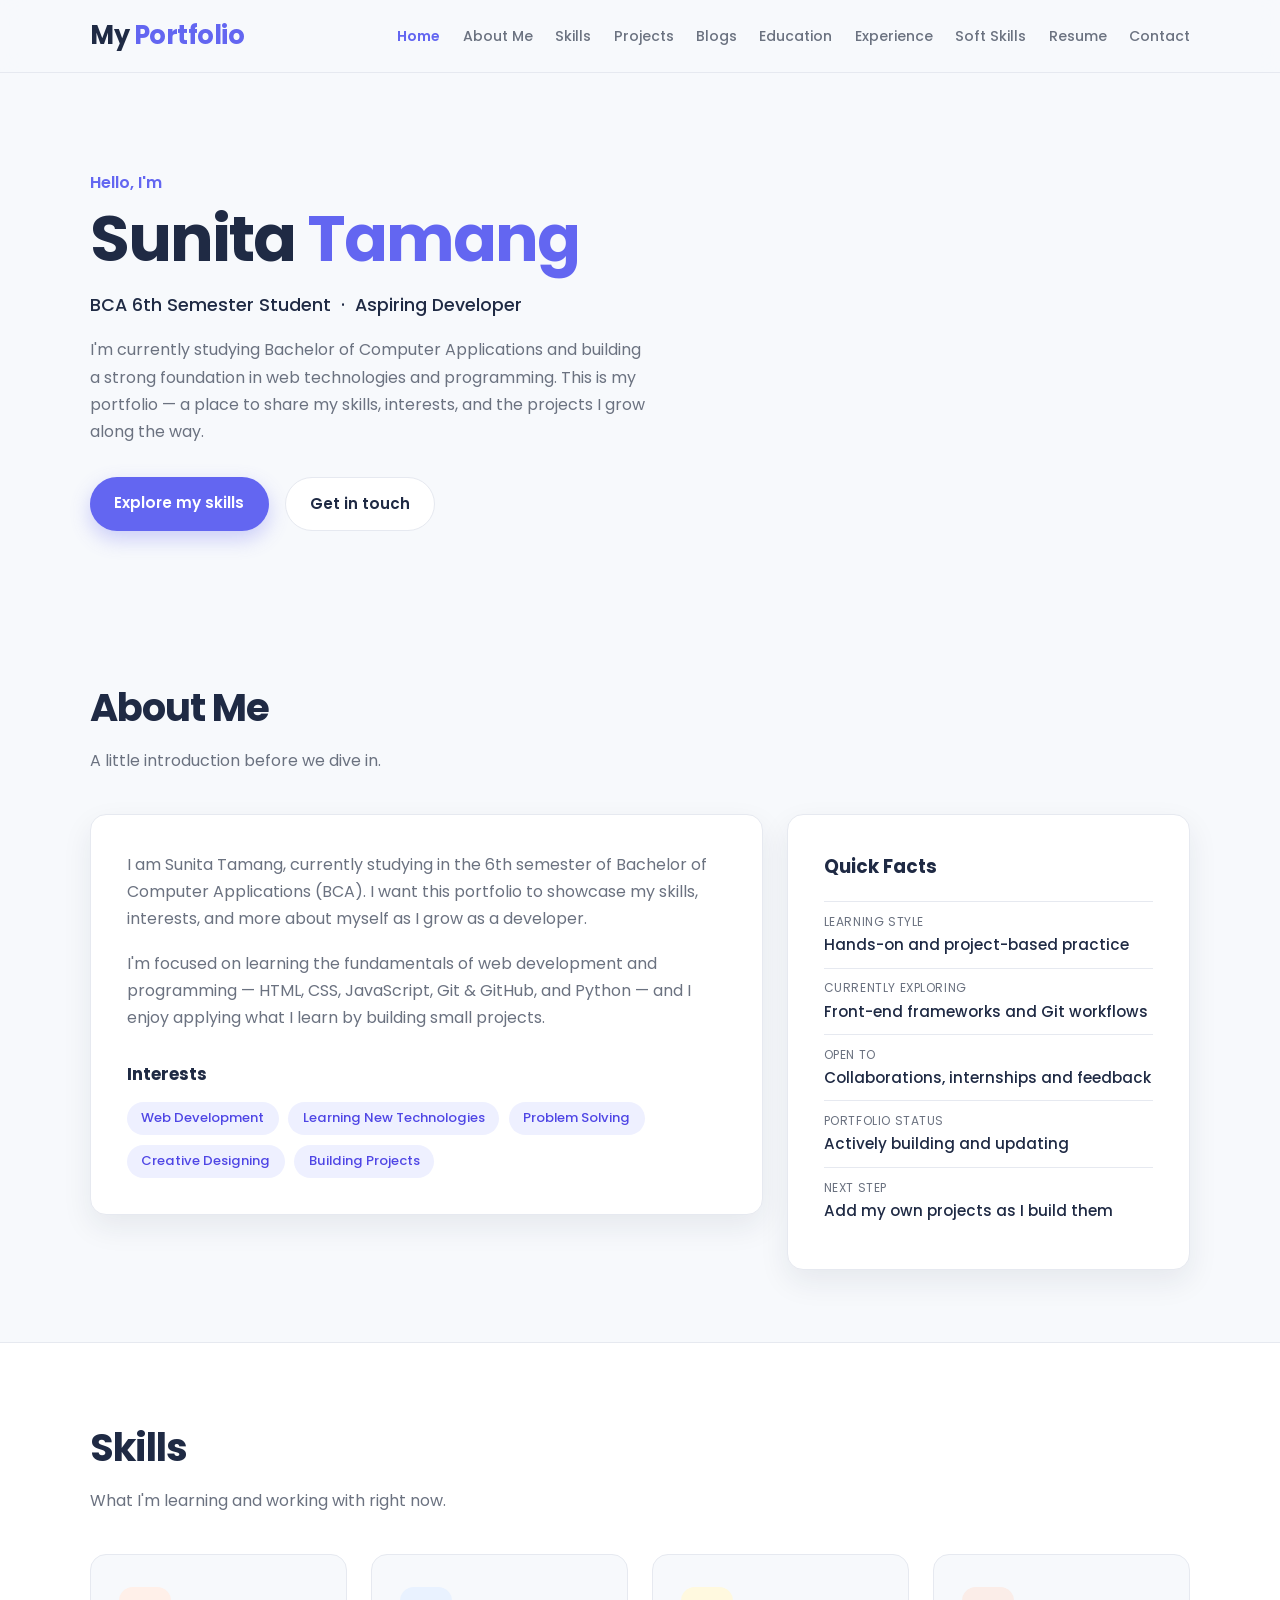
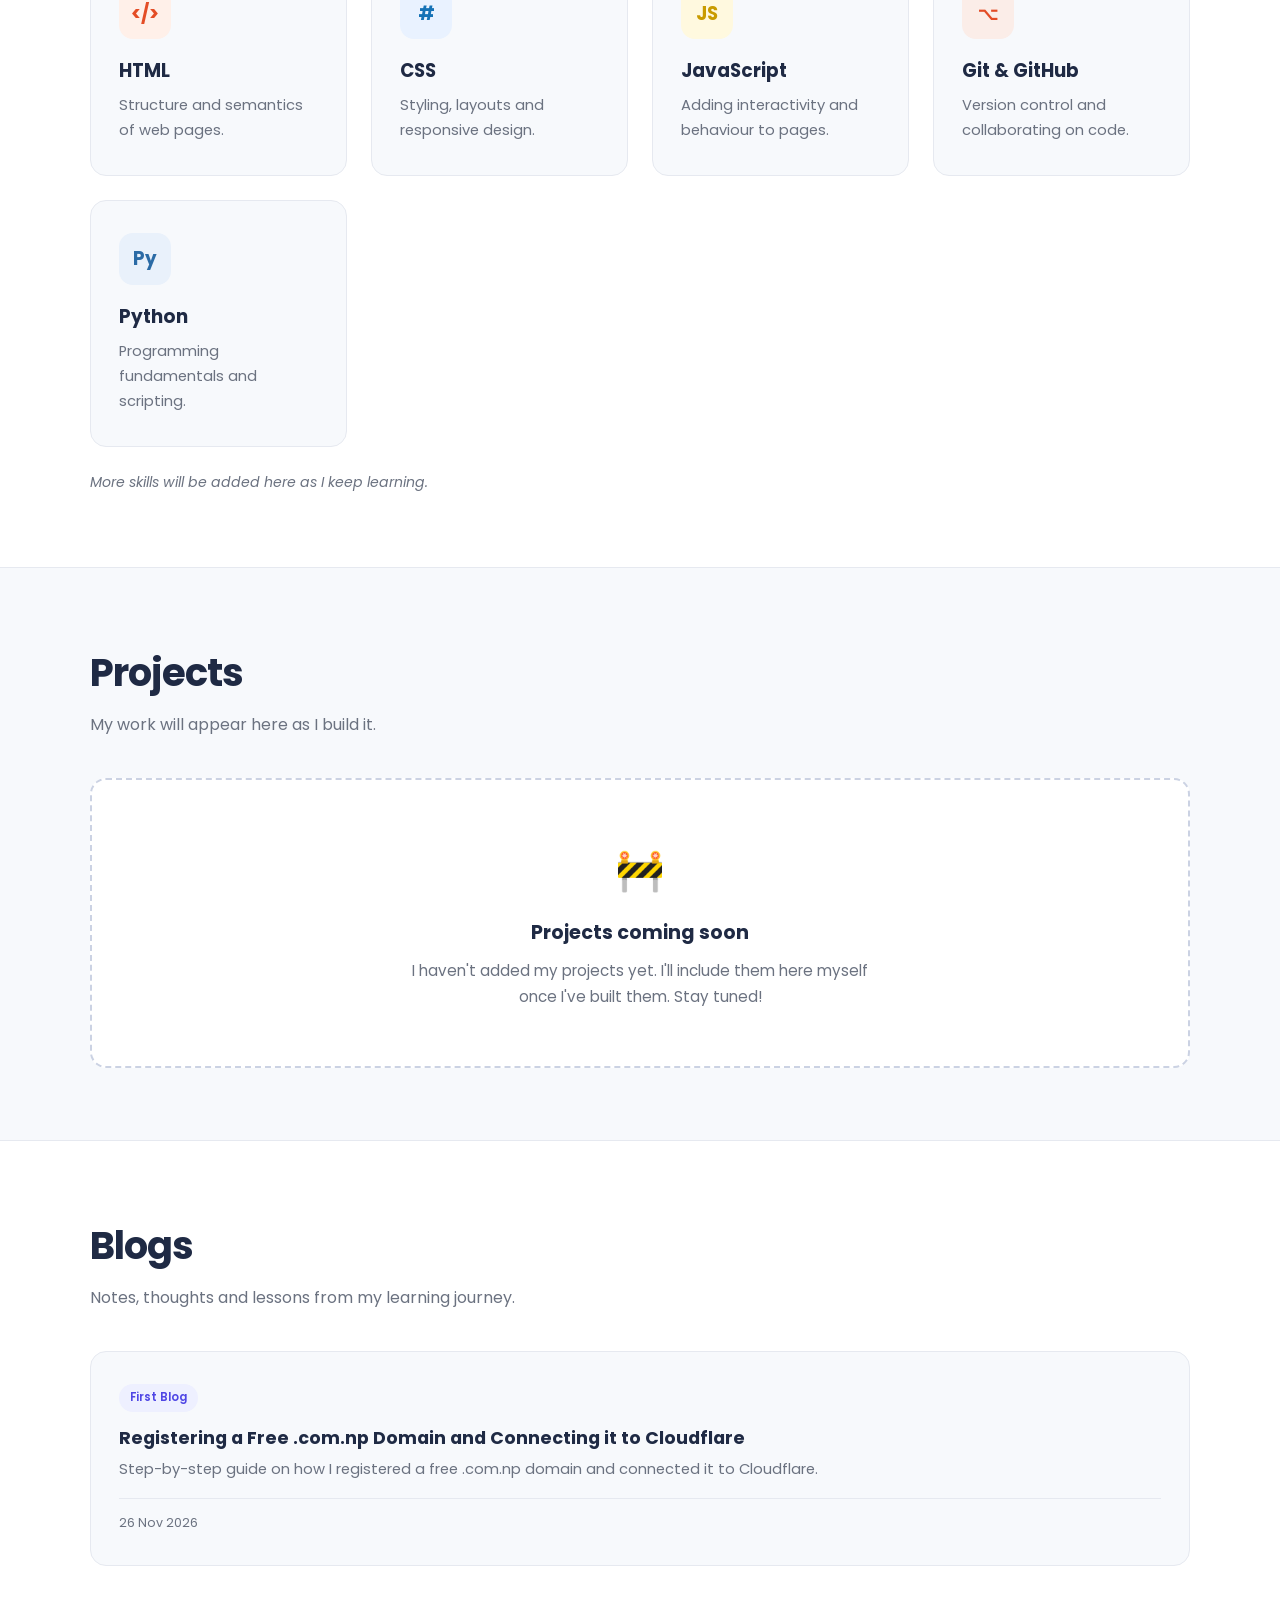
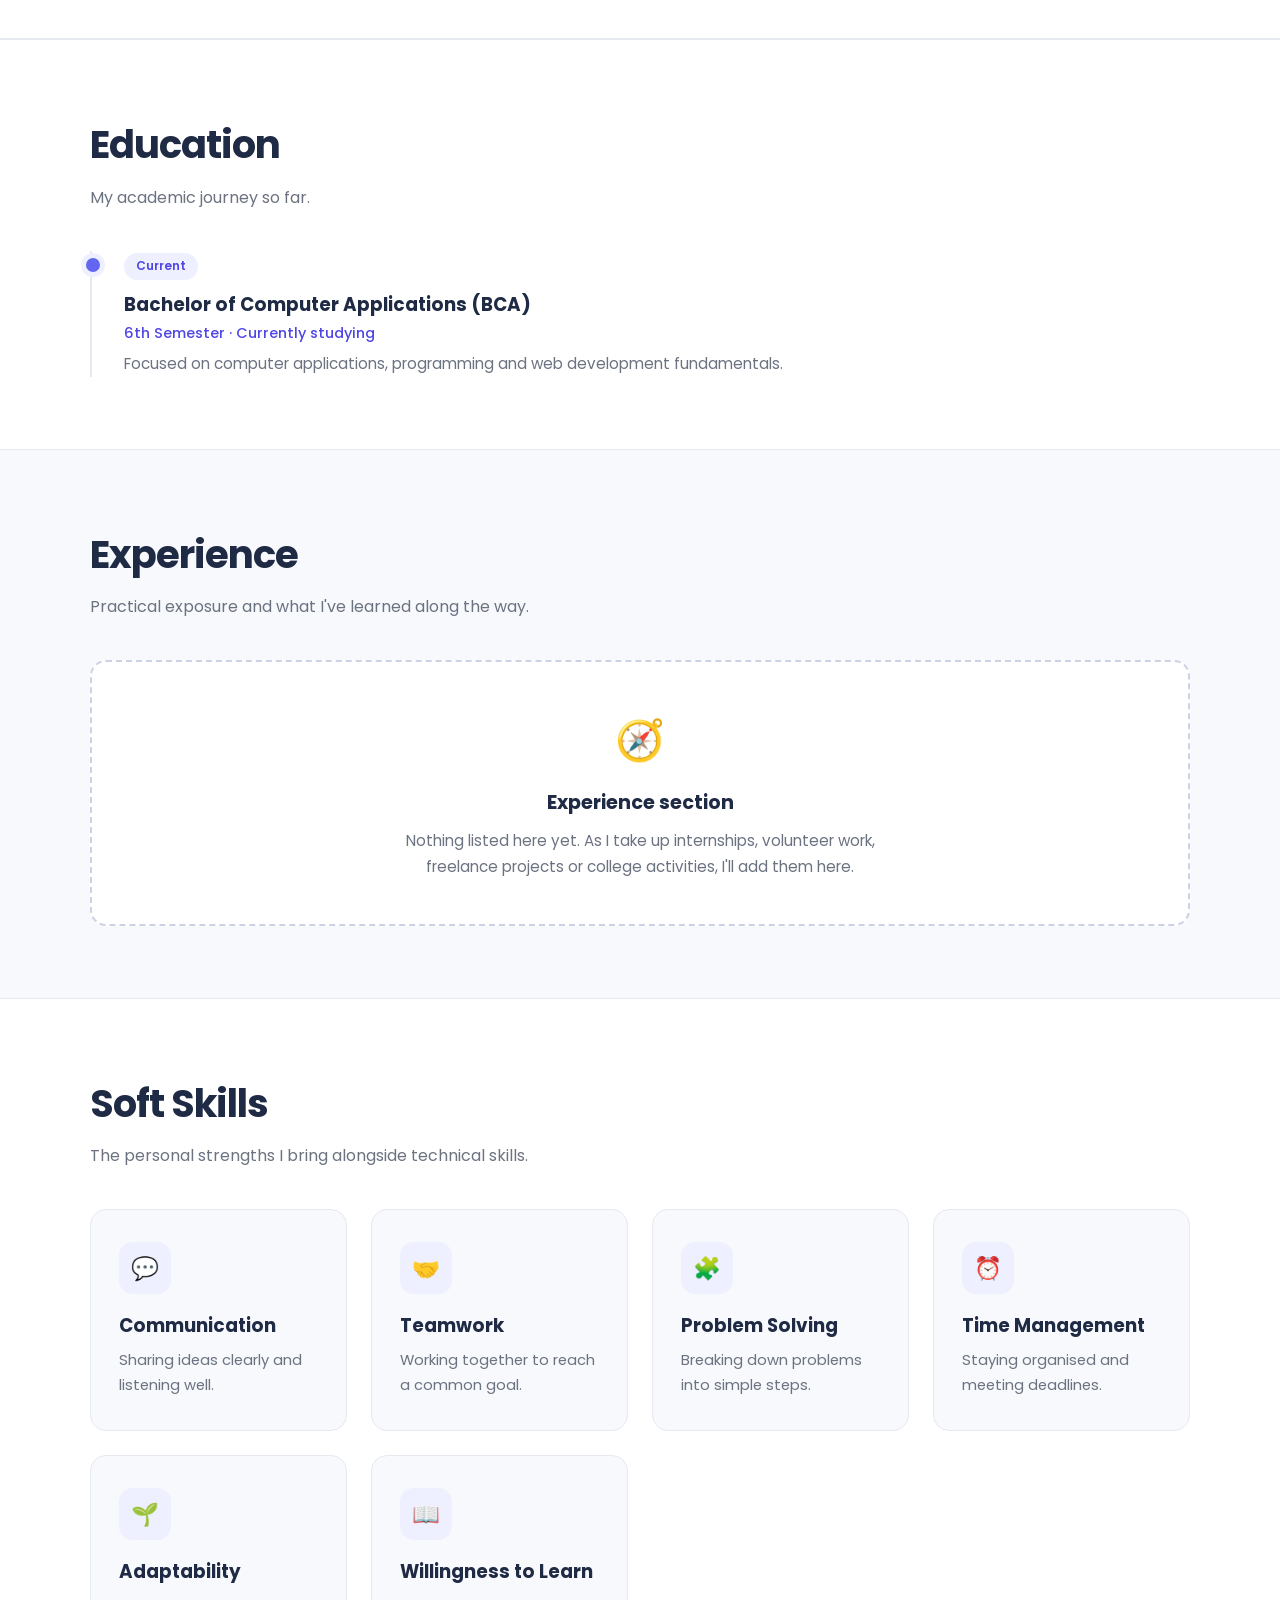
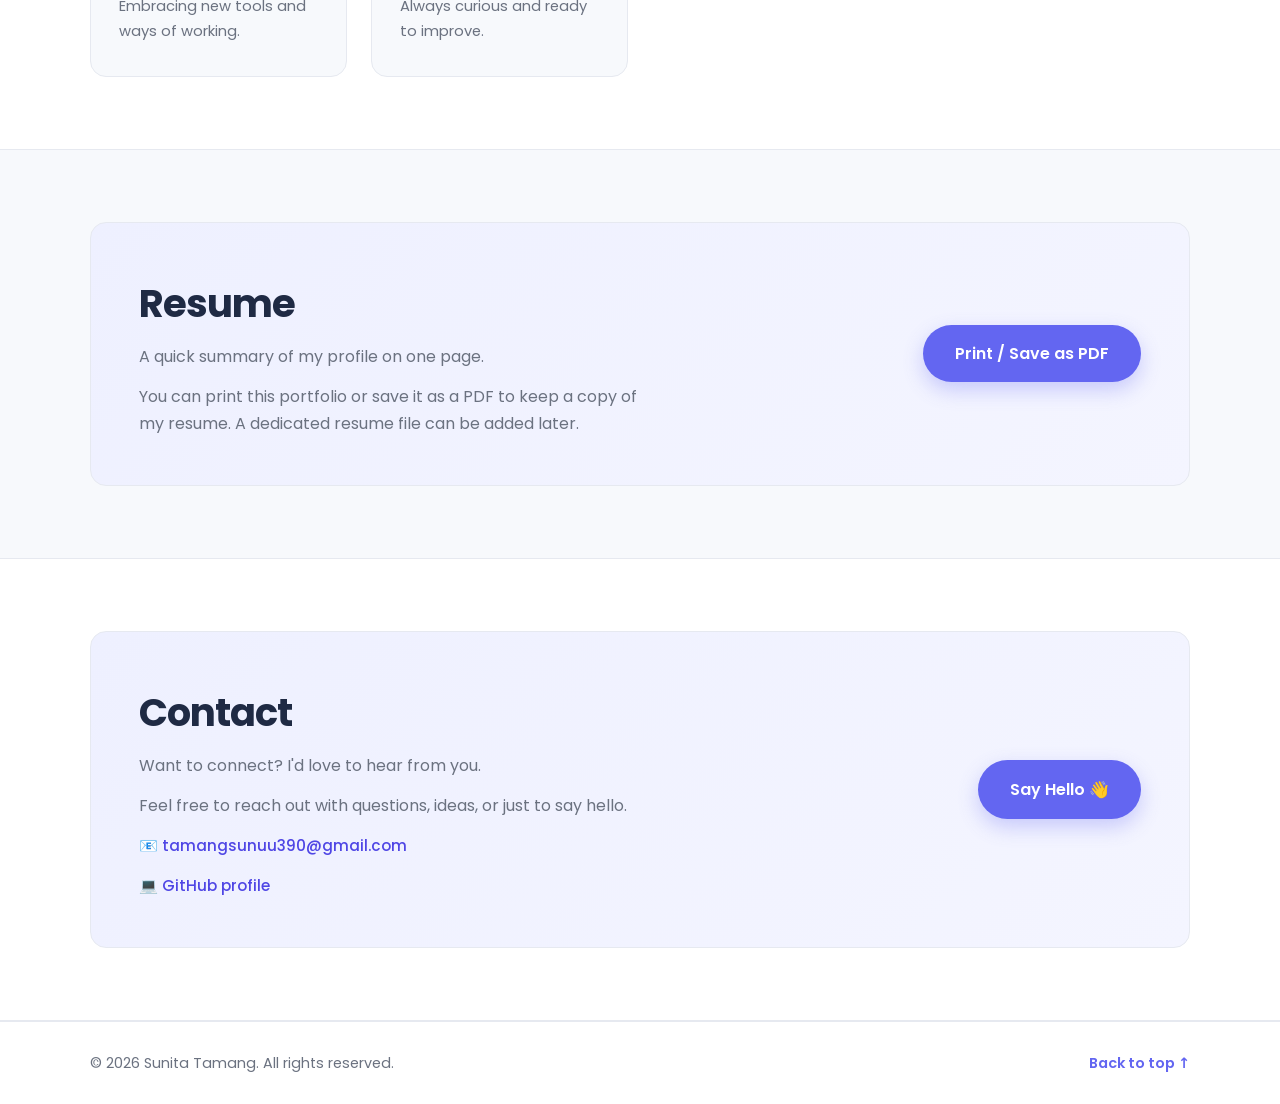
==== commit 0ae178bd: "My_Portfolio" ====
--- a/index.html
+++ b/index.html
@@ -180,31 +180,14 @@
         <div class="blog-grid">
           <article class="card blog-card">
             <div class="blog-meta">
-              <span class="blog-tag">Web Development</span>
-              <span class="blog-status">Coming soon</span>
+              <span class="blog-tag">First Blog </span>
+              
             </div>
-            <h3>My Web Development Journey</h3>
-            <p>How I started with HTML, CSS and JavaScript, and what I'm building next.</p>
-            <span class="blog-date">Publish date to be added</span>
-          </article>
-          <article class="card blog-card">
-            <div class="blog-meta">
-              <span class="blog-tag">Git &amp; GitHub</span>
-              <span class="blog-status">Coming soon</span>
-            </div>
-            <h3>Learning Git Step by Step</h3>
-            <p>Small notes on version control, repositories and my first commits.</p>
-            <span class="blog-date">Publish date to be added</span>
-          </article>
-          <article class="card blog-card">
-            <div class="blog-meta">
-              <span class="blog-tag">Python</span>
-              <span class="blog-status">Coming soon</span>
-            </div>
-            <h3>Python Learning Journal</h3>
-            <p>Concepts I'm practising and little problems I'm solving along the way.</p>
-            <span class="blog-date">Publish date to be added</span>
-          </article>
+            <h3><a href="blogs/domain.html">Registering a Free .com.np Domain and Connecting it to Cloudflare</a></h3>
+            <p> Step-by-step guide on how I registered a free .com.np domain and connected it to Cloudflare.</p>
+            <span class="blog-date">26 Nov 2026</span>
+          </article>
+         
         </div>
 
         <!--
@@ -225,7 +208,7 @@
           pages (your-post.html) inside it.
           ===========================================================
         -->
-        <p class="note">These are sample posts — replace them with your own writing when you're ready.</p>
+
       </div>
     </section>
 
